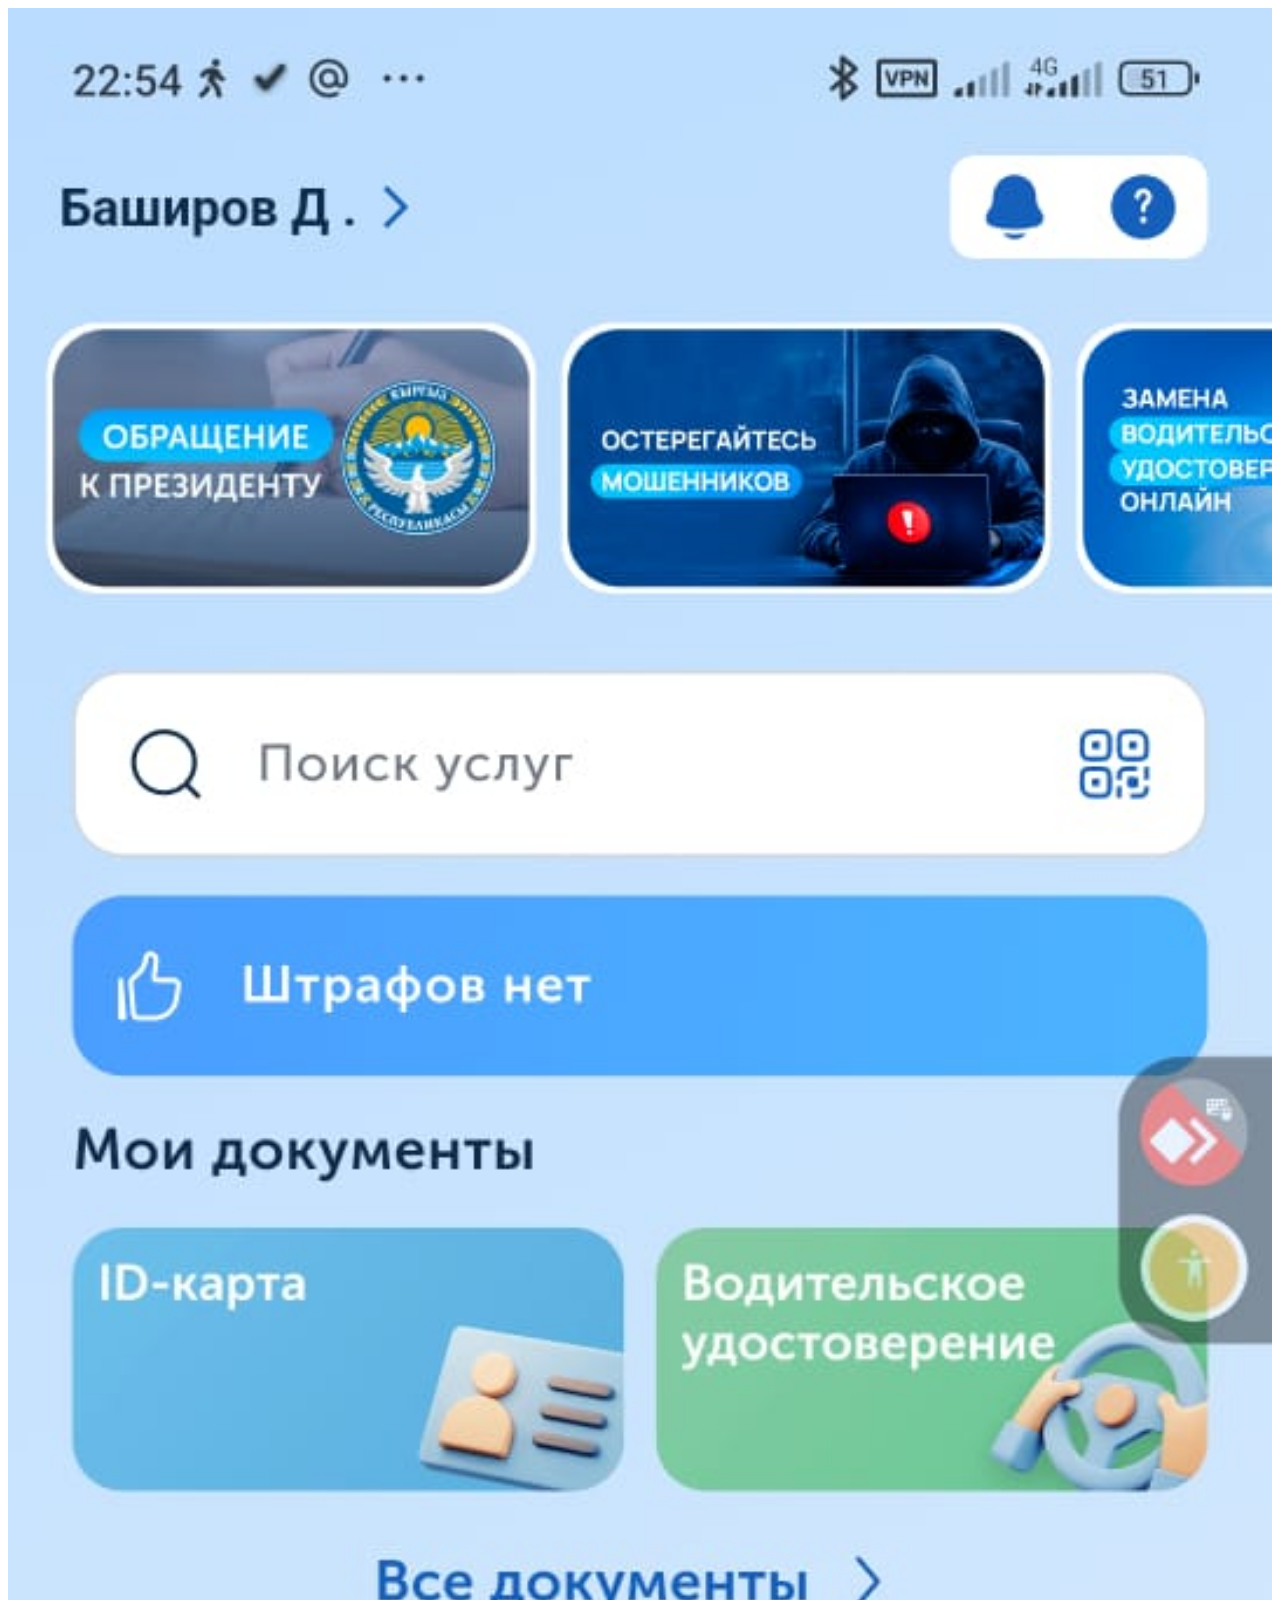
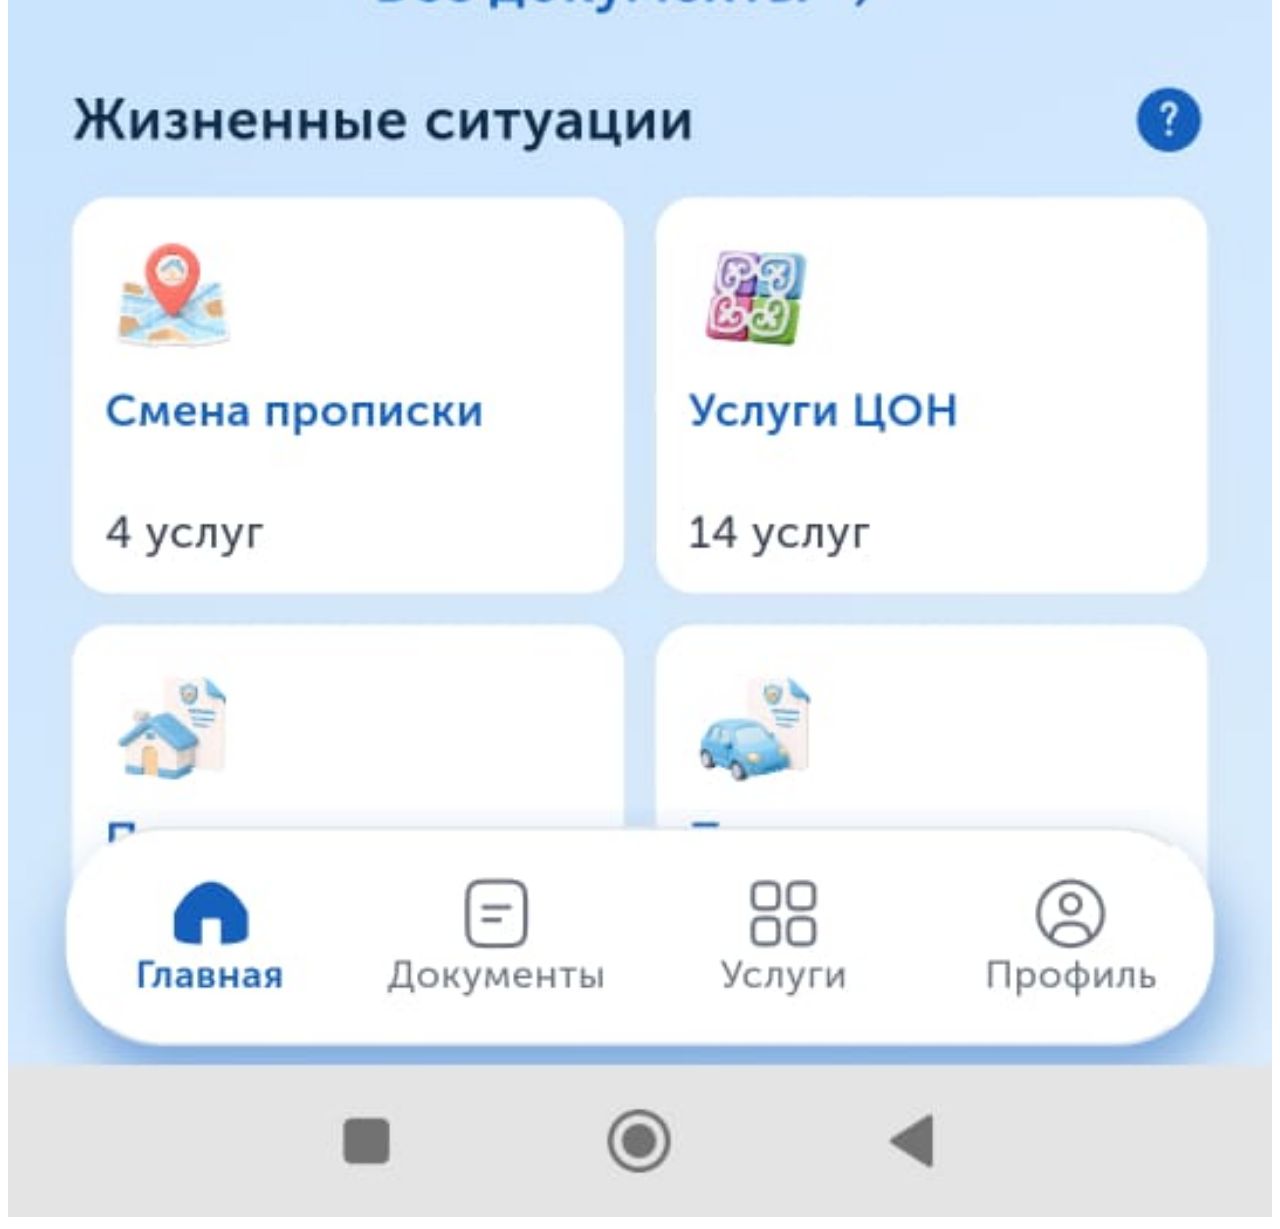
==== index.html @ 40339072 "1" ====
<!DOCTYPE html>
<html lang="en">

<head>
   <meta charset="UTF-8">
   <meta name="viewport" content="width=device-width, initial-scale=1.0">
   <link rel="stylesheet" href="./style.css">
   <title>tunduk</title>
</head>

<body>
   <a class="wrapper" href="./driver.html">
      <img src="./source/title.jpeg" alt="title">
   </a>

</body>

</html>
---- style.css ----
.wrapper {
   width: 100%;
}

.wrapper img {
   width: 100%;
}

.slider {}

.swiper {
   max-width: 600px;
   height: 100vh;
}

.swiper-slide img {
   width: 100%;
   height: 100%;
   /* object-fit: cover; */
}
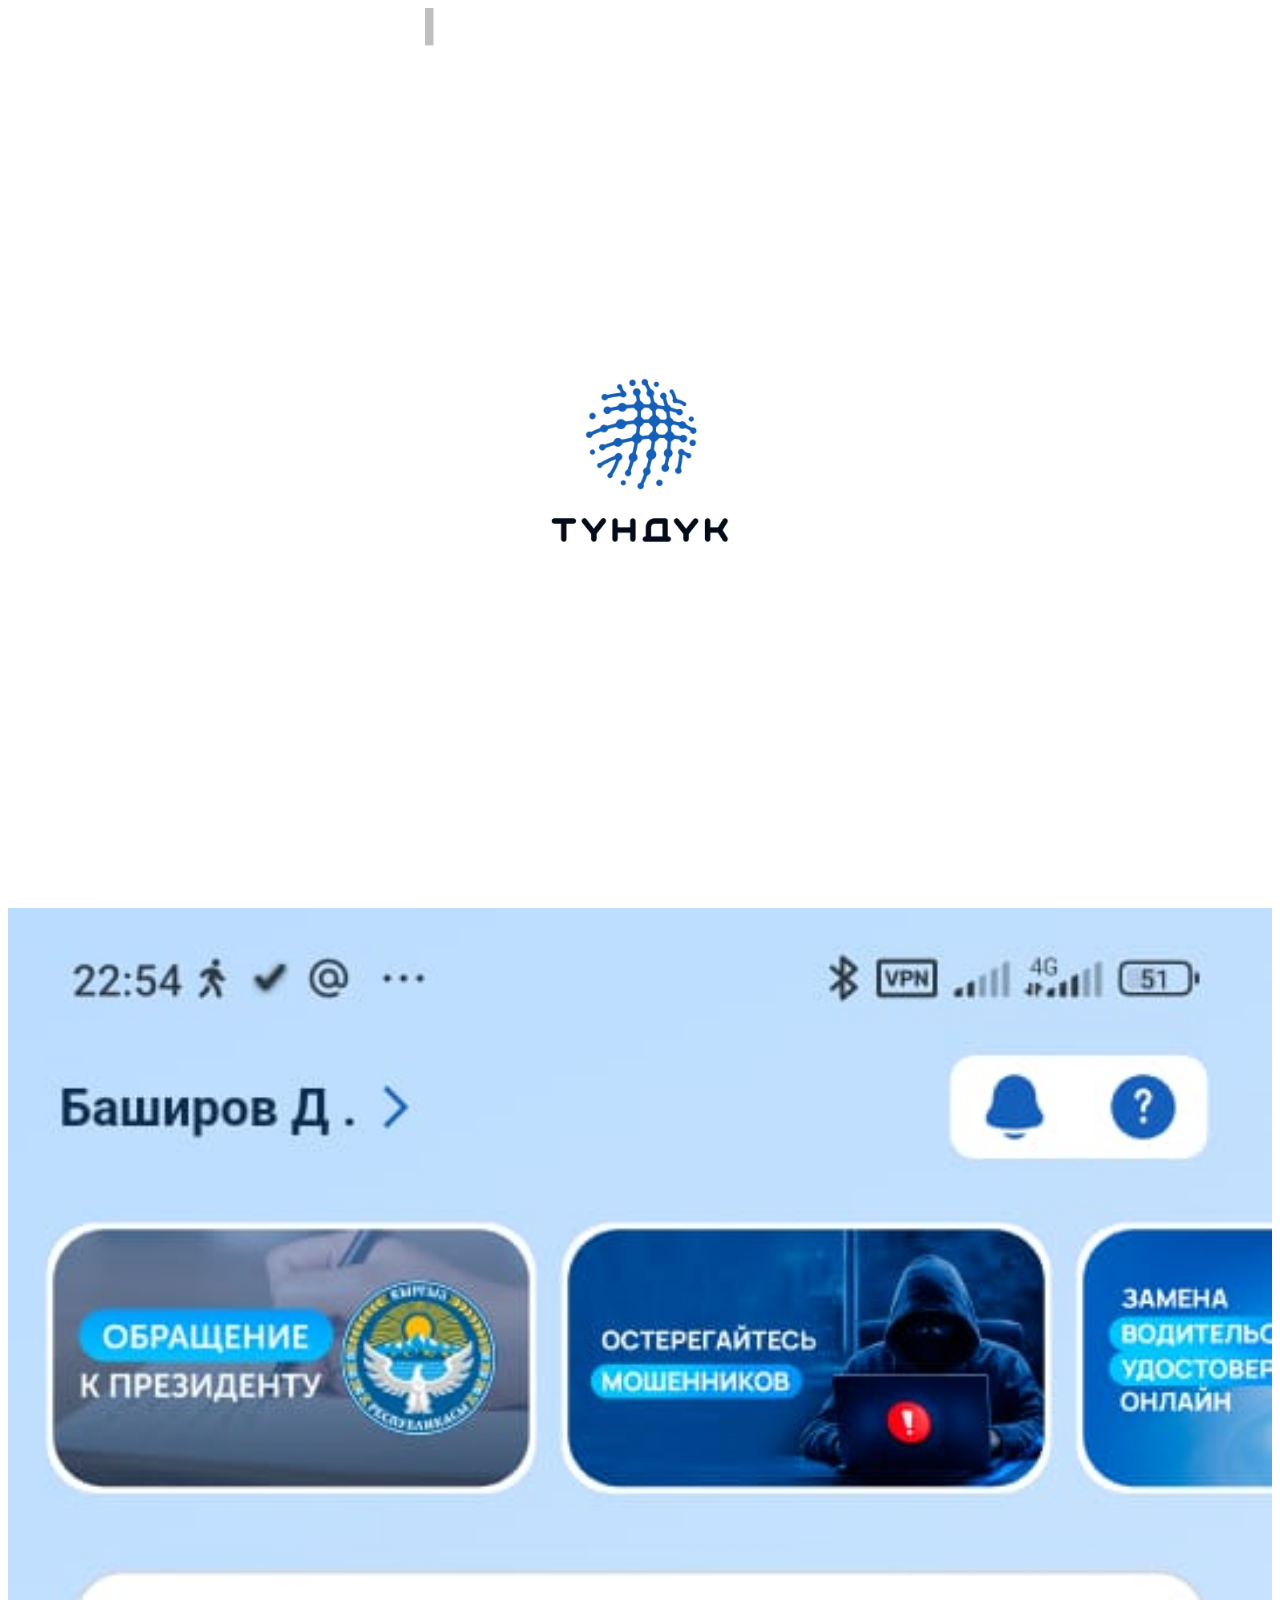
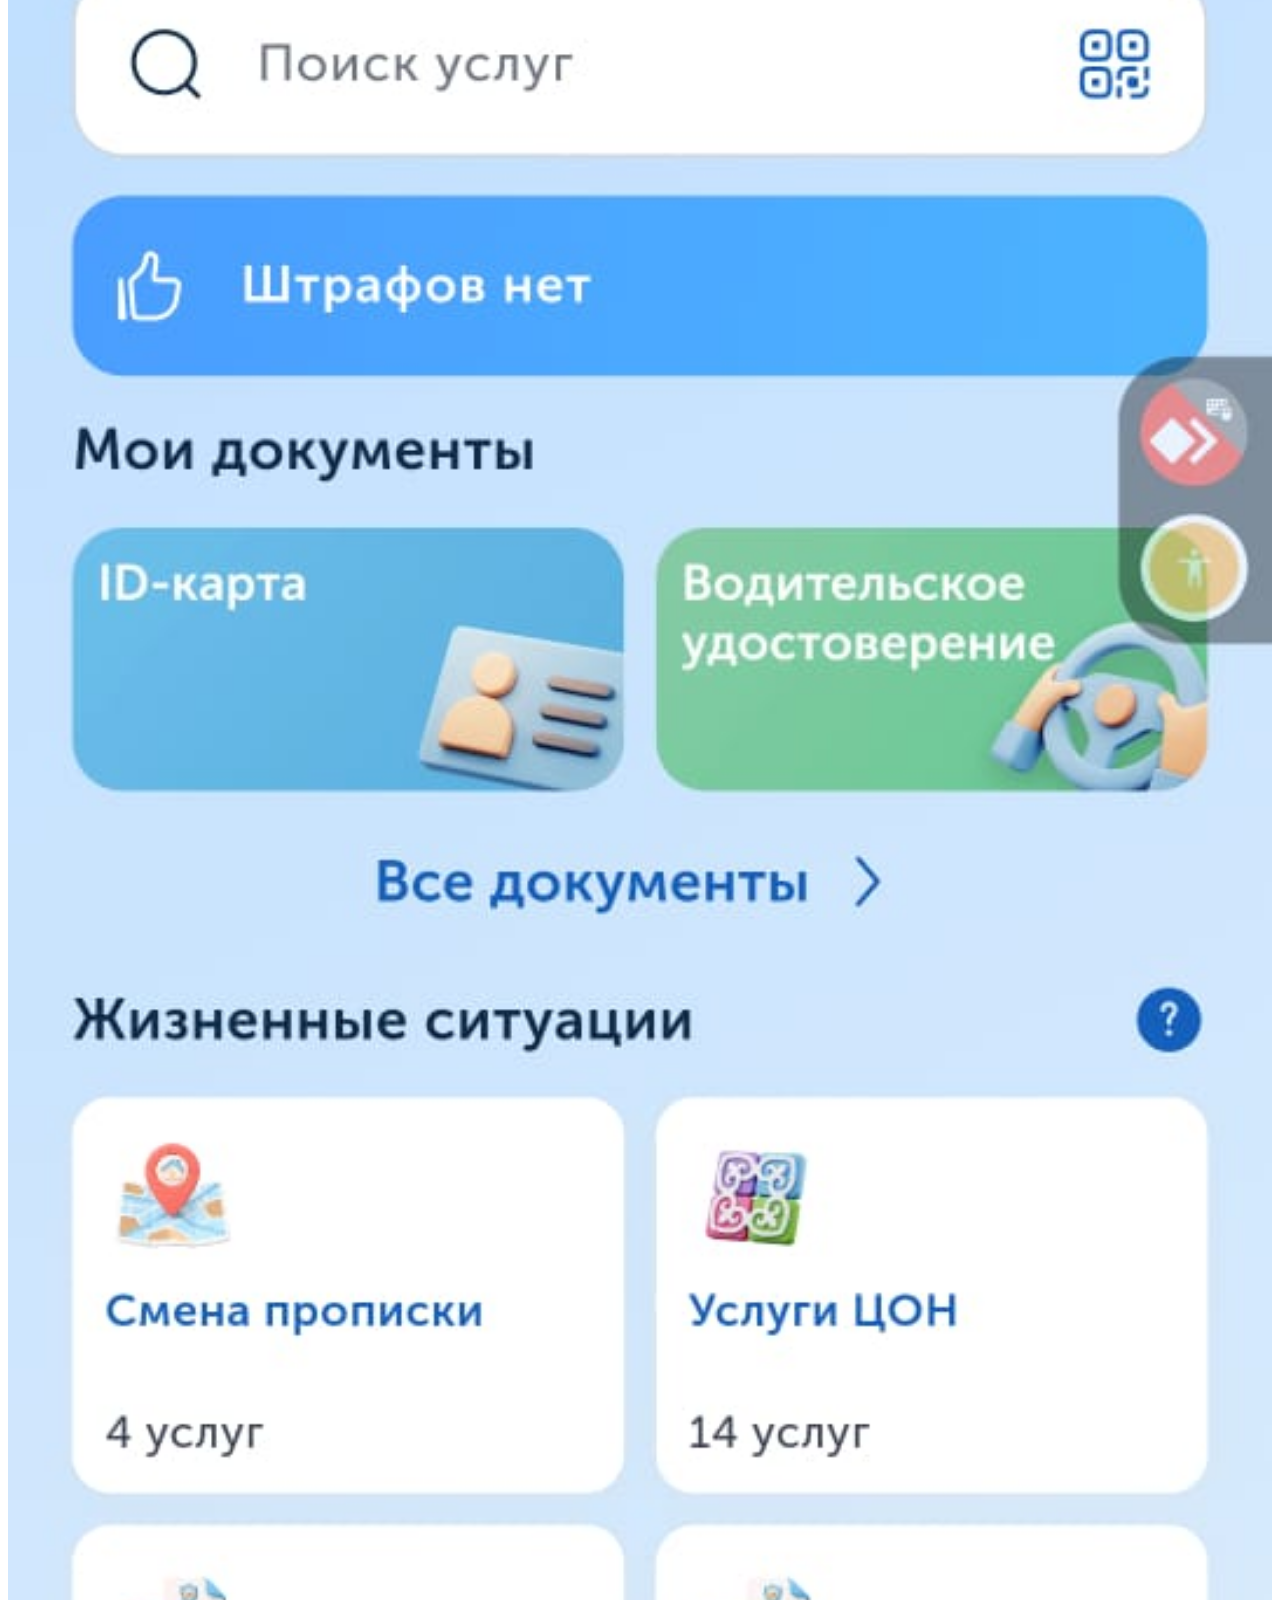
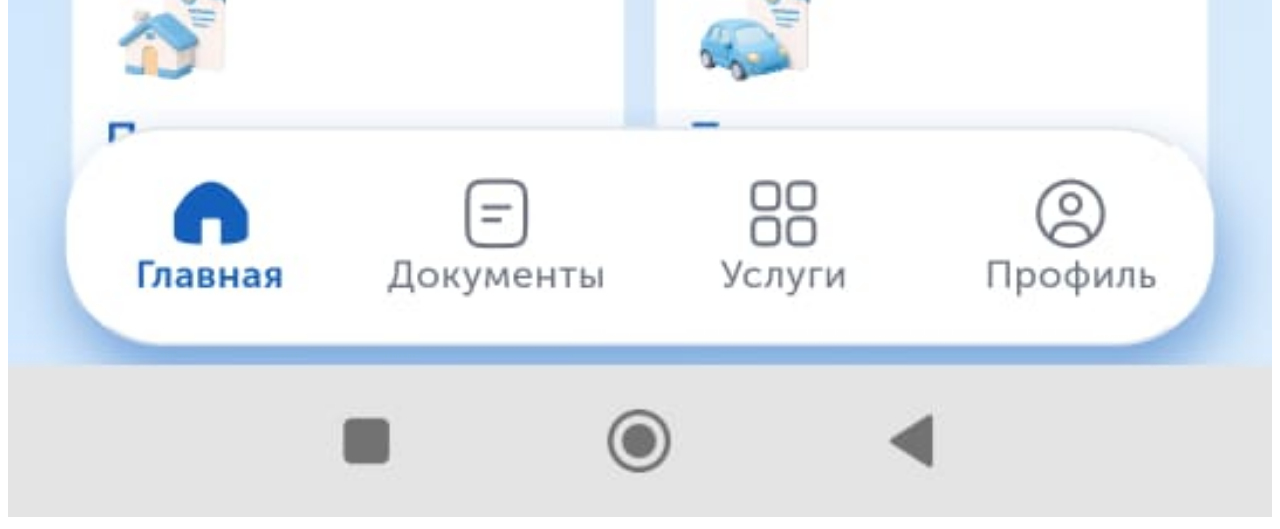
==== commit 2f57f839: "123" ====
--- a/index.html
+++ b/index.html
@@ -5,14 +5,17 @@
    <meta charset="UTF-8">
    <meta name="viewport" content="width=device-width, initial-scale=1.0">
    <link rel="stylesheet" href="./style.css">
+   <link rel="icon" href="./source/loaderIso.ico" sizes="any">
    <title>tunduk</title>
 </head>
 
 <body>
+   <div class="loader"><img src="./source/firstLoader.jpeg" alt="firstLoader"></div>
    <a class="wrapper" href="./driver.html">
       <img src="./source/title.jpeg" alt="title">
    </a>
 
+   <script src="./loader.js"></script>
 </body>
 
 </html>
--- a/style.css
+++ b/style.css
@@ -17,4 +17,22 @@
    width: 100%;
    height: 100%;
    /* object-fit: cover; */
+}
+
+.loader {
+   /* background-color: red; */
+   height: 100vh;
+
+   display: flex;
+   align-items: center;
+   justify-content: center;
+}
+
+.loader img {
+   max-width: 100%;
+   max-height: 100%;
+}
+
+.hidden {
+   display: none;
 }
